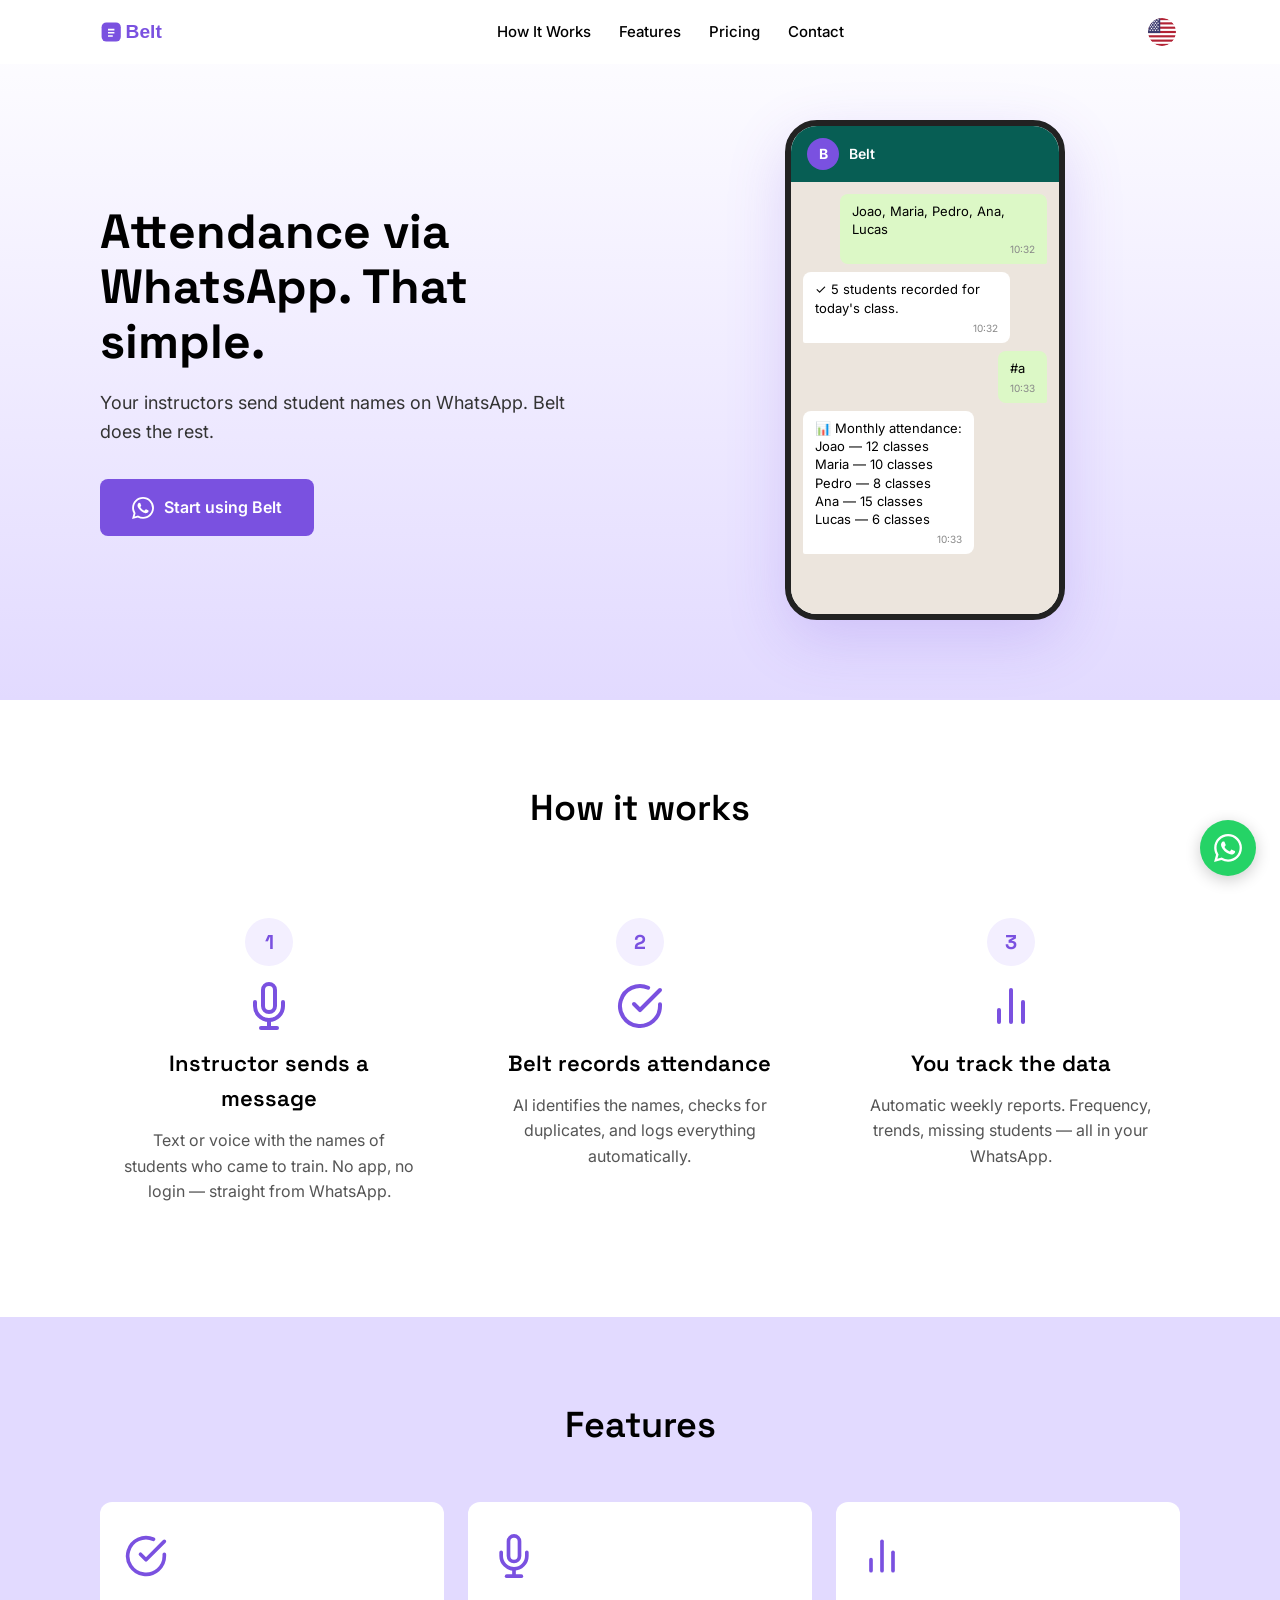
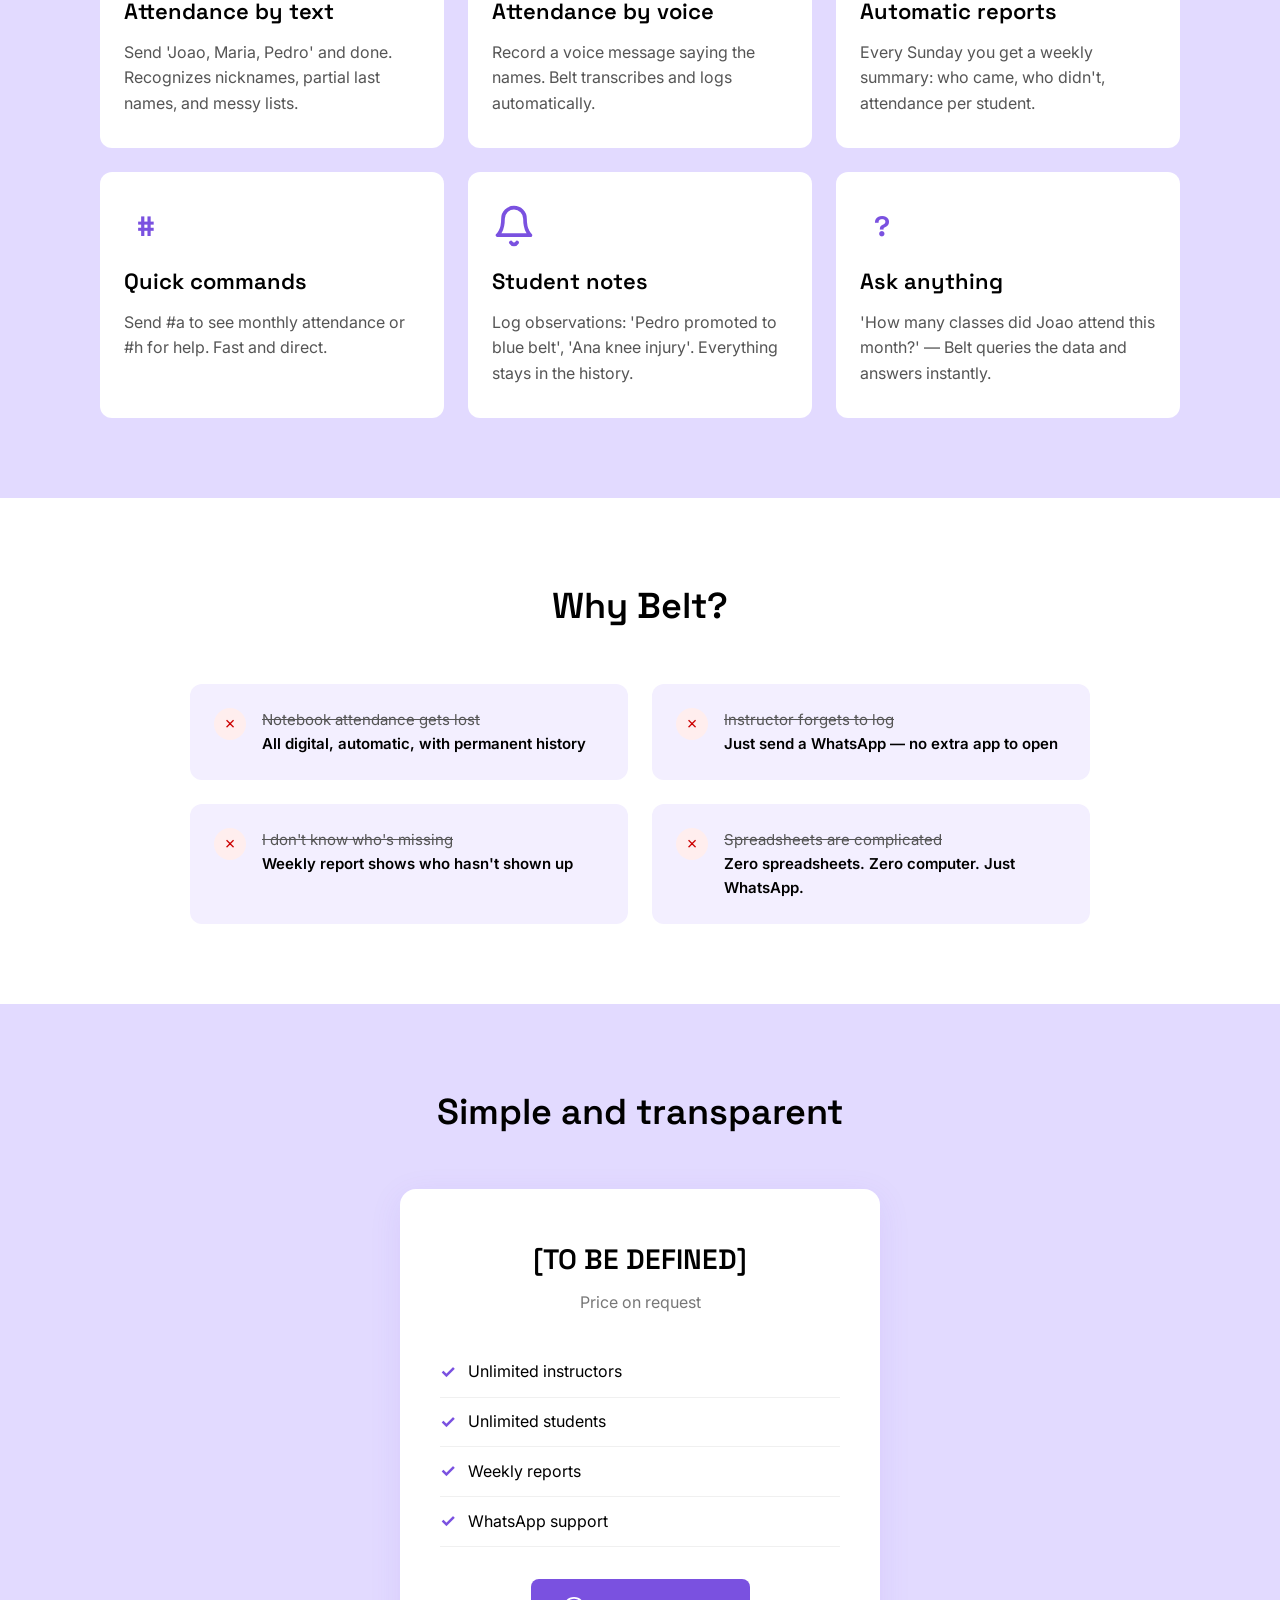
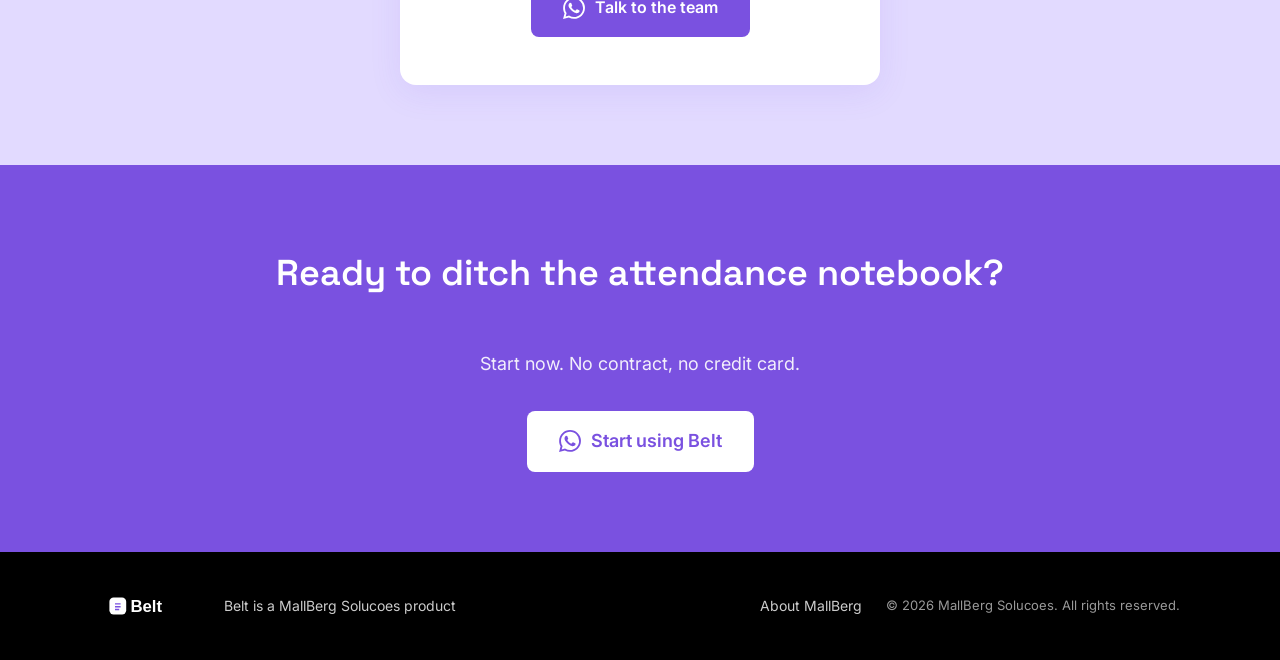
==== index.html @ 5cebf2d7 "init" ====
<!DOCTYPE html>
<html lang="en">
<head>
  <meta charset="UTF-8">
  <meta name="viewport" content="width=device-width, initial-scale=1.0">
  <meta name="description" content="Your instructors send student names on WhatsApp. Belt does the rest." data-i18n="hero.subtitle">
  <title>Belt — Attendance via WhatsApp</title>
  <link rel="icon" type="image/svg+xml" href="assets/logo-belt.svg">
  <link rel="preconnect" href="https://fonts.googleapis.com">
  <link rel="preconnect" href="https://fonts.gstatic.com" crossorigin>
  <link href="https://fonts.googleapis.com/css2?family=Inter:wght@400;600&family=Space+Grotesk:wght@600;700&display=swap" rel="stylesheet">
  <link rel="stylesheet" href="css/styles.css">

  <!-- Open Graph -->
  <meta property="og:title" content="Belt — Attendance via WhatsApp">
  <meta property="og:description" content="Your instructors send student names on WhatsApp. Belt does the rest.">
  <meta property="og:type" content="website">
  <meta property="og:image" content="assets/logo-belt.svg">

  <!-- Structured Data -->
  <script type="application/ld+json">
  {
    "@context": "https://schema.org",
    "@type": "Product",
    "name": "Belt",
    "description": "WhatsApp-based attendance management for martial arts gyms",
    "brand": {
      "@type": "Organization",
      "name": "MallBerg Solucoes",
      "url": "sobre.html"
    }
  }
  </script>
</head>
<body>
  <a href="#main" class="skip-link">Skip to content</a>

  <!-- Header -->
  <header class="site-header">
    <div class="container header-inner">
      <a href="/" class="logo" aria-label="Belt Home">
        <img src="assets/logo-belt.svg" alt="Belt" width="120" height="40">
      </a>

      <nav id="nav-menu" class="nav-menu" aria-label="Main navigation">
        <ul class="nav-links">
          <li><a href="#how-it-works" data-i18n="nav.howItWorks">How It Works</a></li>
          <li><a href="#features" data-i18n="nav.features">Features</a></li>
          <li><a href="#pricing" data-i18n="nav.pricing">Pricing</a></li>
          <li><a href="#contact" data-i18n="nav.contact">Contact</a></li>
        </ul>
      </nav>

      <div class="header-right">
        <div class="lang-switcher">
          <button id="lang-toggle" aria-label="Change language" aria-haspopup="true">
            <img id="active-flag" src="assets/flags/us.svg" alt="EN" width="28" height="28">
          </button>
          <div id="lang-dropdown" class="lang-dropdown" role="menu">
            <button data-lang="pt" role="menuitem">
              <img src="assets/flags/br.svg" alt="" width="22" height="22"> PT
            </button>
            <button data-lang="en" role="menuitem">
              <img src="assets/flags/us.svg" alt="" width="22" height="22"> EN
            </button>
            <button data-lang="es" role="menuitem">
              <img src="assets/flags/es.svg" alt="" width="22" height="22"> ES
            </button>
          </div>
        </div>
        <button id="hamburger" class="hamburger" aria-label="Open menu" aria-expanded="false">
          <span></span><span></span><span></span>
        </button>
      </div>
    </div>
  </header>

  <div id="nav-overlay" class="nav-overlay"></div>

  <main id="main">
    <!-- Hero -->
    <section class="hero">
      <div class="container hero-inner">
        <div class="hero-text">
          <h1 data-i18n="hero.title">Attendance via WhatsApp. That simple.</h1>
          <p data-i18n="hero.subtitle">Your instructors send student names on WhatsApp. Belt does the rest.</p>
          <a href="#" class="btn-wa wa-link" aria-label="Start using Belt via WhatsApp">
            <svg viewBox="0 0 24 24" aria-hidden="true"><path d="M17.472 14.382c-.297-.149-1.758-.867-2.03-.967-.273-.099-.471-.148-.67.15-.197.297-.767.966-.94 1.164-.173.199-.347.223-.644.075-.297-.15-1.255-.463-2.39-1.475-.883-.788-1.48-1.761-1.653-2.059-.173-.297-.018-.458.13-.606.134-.133.298-.347.446-.52.149-.174.198-.298.298-.497.099-.198.05-.371-.025-.52-.075-.149-.669-1.612-.916-2.207-.242-.579-.487-.5-.669-.51-.173-.008-.371-.01-.57-.01-.198 0-.52.074-.792.372-.272.297-1.04 1.016-1.04 2.479 0 1.462 1.065 2.875 1.213 3.074.149.198 2.096 3.2 5.077 4.487.709.306 1.262.489 1.694.625.712.227 1.36.195 1.871.118.571-.085 1.758-.719 2.006-1.413.248-.694.248-1.289.173-1.413-.074-.124-.272-.198-.57-.347m-5.421 7.403h-.004a9.87 9.87 0 01-5.031-1.378l-.361-.214-3.741.982.998-3.648-.235-.374a9.86 9.86 0 01-1.51-5.26c.001-5.45 4.436-9.884 9.888-9.884 2.64 0 5.122 1.03 6.988 2.898a9.825 9.825 0 012.893 6.994c-.003 5.45-4.437 9.884-9.885 9.884m8.413-18.297A11.815 11.815 0 0012.05 0C5.495 0 .16 5.335.157 11.892c0 2.096.547 4.142 1.588 5.945L.057 24l6.305-1.654a11.882 11.882 0 005.683 1.448h.005c6.554 0 11.89-5.335 11.893-11.893a11.821 11.821 0 00-3.48-8.413z"/></svg>
            <span data-i18n="hero.cta">Start using Belt</span>
          </a>
        </div>
        <div class="hero-mockup">
          <div class="phone-frame">
            <div class="phone-header">
              <div class="avatar">B</div>
              <span>Belt</span>
            </div>
            <div class="phone-chat">
              <div class="msg msg-sent">
                Joao, Maria, Pedro, Ana, Lucas
                <div class="time">10:32</div>
              </div>
              <div class="msg msg-received">
                &#10003; 5 students recorded for today's class.
                <div class="time">10:32</div>
              </div>
              <div class="msg msg-sent">
                #a
                <div class="time">10:33</div>
              </div>
              <div class="msg msg-received">
                &#128202; Monthly attendance:<br>
                Joao — 12 classes<br>
                Maria — 10 classes<br>
                Pedro — 8 classes<br>
                Ana — 15 classes<br>
                Lucas — 6 classes
                <div class="time">10:33</div>
              </div>
            </div>
          </div>
        </div>
      </div>
    </section>

    <!-- How It Works -->
    <section id="how-it-works" class="how-it-works">
      <div class="container">
        <h2 class="section-title" data-i18n="howItWorks.title">How it works</h2>
        <div class="steps">
          <div class="step-card">
            <div class="step-number">1</div>
            <div class="step-icon">
              <svg viewBox="0 0 24 24" fill="none" stroke="currentColor" stroke-width="2" stroke-linecap="round" stroke-linejoin="round"><path d="M12 1a3 3 0 0 0-3 3v8a3 3 0 0 0 6 0V4a3 3 0 0 0-3-3z"/><path d="M19 10v2a7 7 0 0 1-14 0v-2"/><line x1="12" y1="19" x2="12" y2="23"/><line x1="8" y1="23" x2="16" y2="23"/></svg>
            </div>
            <h3 data-i18n="howItWorks.step1.title">Instructor sends a message</h3>
            <p data-i18n="howItWorks.step1.desc">Text or voice with the names of students who came to train. No app, no login — straight from WhatsApp.</p>
          </div>
          <div class="step-card">
            <div class="step-number">2</div>
            <div class="step-icon">
              <svg viewBox="0 0 24 24" fill="none" stroke="currentColor" stroke-width="2" stroke-linecap="round" stroke-linejoin="round"><path d="M22 11.08V12a10 10 0 1 1-5.93-9.14"/><polyline points="22 4 12 14.01 9 11.01"/></svg>
            </div>
            <h3 data-i18n="howItWorks.step2.title">Belt records attendance</h3>
            <p data-i18n="howItWorks.step2.desc">AI identifies the names, checks for duplicates, and logs everything automatically.</p>
          </div>
          <div class="step-card">
            <div class="step-number">3</div>
            <div class="step-icon">
              <svg viewBox="0 0 24 24" fill="none" stroke="currentColor" stroke-width="2" stroke-linecap="round" stroke-linejoin="round"><line x1="18" y1="20" x2="18" y2="10"/><line x1="12" y1="20" x2="12" y2="4"/><line x1="6" y1="20" x2="6" y2="14"/></svg>
            </div>
            <h3 data-i18n="howItWorks.step3.title">You track the data</h3>
            <p data-i18n="howItWorks.step3.desc">Automatic weekly reports. Frequency, trends, missing students — all in your WhatsApp.</p>
          </div>
        </div>
      </div>
    </section>

    <!-- Features -->
    <section id="features" class="features">
      <div class="container">
        <h2 class="section-title" data-i18n="features.title">Features</h2>
        <div class="feature-grid">
          <div class="feature-card">
            <div class="feature-icon">
              <svg viewBox="0 0 24 24" fill="none" stroke="currentColor" stroke-width="2" stroke-linecap="round" stroke-linejoin="round"><path d="M22 11.08V12a10 10 0 1 1-5.93-9.14"/><polyline points="22 4 12 14.01 9 11.01"/></svg>
            </div>
            <h3 data-i18n="features.attendance.title">Attendance by text</h3>
            <p data-i18n="features.attendance.desc">Send 'Joao, Maria, Pedro' and done. Recognizes nicknames, partial last names, and messy lists.</p>
          </div>
          <div class="feature-card">
            <div class="feature-icon">
              <svg viewBox="0 0 24 24" fill="none" stroke="currentColor" stroke-width="2" stroke-linecap="round" stroke-linejoin="round"><path d="M12 1a3 3 0 0 0-3 3v8a3 3 0 0 0 6 0V4a3 3 0 0 0-3-3z"/><path d="M19 10v2a7 7 0 0 1-14 0v-2"/><line x1="12" y1="19" x2="12" y2="23"/><line x1="8" y1="23" x2="16" y2="23"/></svg>
            </div>
            <h3 data-i18n="features.audio.title">Attendance by voice</h3>
            <p data-i18n="features.audio.desc">Record a voice message saying the names. Belt transcribes and logs automatically.</p>
          </div>
          <div class="feature-card">
            <div class="feature-icon">
              <svg viewBox="0 0 24 24" fill="none" stroke="currentColor" stroke-width="2" stroke-linecap="round" stroke-linejoin="round"><line x1="18" y1="20" x2="18" y2="10"/><line x1="12" y1="20" x2="12" y2="4"/><line x1="6" y1="20" x2="6" y2="14"/></svg>
            </div>
            <h3 data-i18n="features.reports.title">Automatic reports</h3>
            <p data-i18n="features.reports.desc">Every Sunday you get a weekly summary: who came, who didn't, attendance per student.</p>
          </div>
          <div class="feature-card">
            <div class="feature-icon-text">#</div>
            <h3 data-i18n="features.commands.title">Quick commands</h3>
            <p data-i18n="features.commands.desc">Send #a to see monthly attendance or #h for help. Fast and direct.</p>
          </div>
          <div class="feature-card">
            <div class="feature-icon">
              <svg viewBox="0 0 24 24" fill="none" stroke="currentColor" stroke-width="2" stroke-linecap="round" stroke-linejoin="round"><path d="M18 8A6 6 0 0 0 6 8c0 7-3 9-3 9h18s-3-2-3-9"/><path d="M13.73 21a2 2 0 0 1-3.46 0"/></svg>
            </div>
            <h3 data-i18n="features.notes.title">Student notes</h3>
            <p data-i18n="features.notes.desc">Log observations: 'Pedro promoted to blue belt', 'Ana knee injury'. Everything stays in the history.</p>
          </div>
          <div class="feature-card">
            <div class="feature-icon-text">?</div>
            <h3 data-i18n="features.queries.title">Ask anything</h3>
            <p data-i18n="features.queries.desc">'How many classes did Joao attend this month?' — Belt queries the data and answers instantly.</p>
          </div>
        </div>
      </div>
    </section>

    <!-- Why Belt -->
    <section class="why-belt">
      <div class="container">
        <h2 class="section-title" data-i18n="whyBelt.title">Why Belt?</h2>
        <div class="pain-grid">
          <div class="pain-card">
            <div class="icon-before pain">&#10007;</div>
            <div>
              <div class="pain-text" data-i18n="whyBelt.pain1">Notebook attendance gets lost</div>
              <div class="solution-text" data-i18n="whyBelt.solution1">All digital, automatic, with permanent history</div>
            </div>
          </div>
          <div class="pain-card">
            <div class="icon-before pain">&#10007;</div>
            <div>
              <div class="pain-text" data-i18n="whyBelt.pain2">Instructor forgets to log</div>
              <div class="solution-text" data-i18n="whyBelt.solution2">Just send a WhatsApp — no extra app to open</div>
            </div>
          </div>
          <div class="pain-card">
            <div class="icon-before pain">&#10007;</div>
            <div>
              <div class="pain-text" data-i18n="whyBelt.pain3">I don't know who's missing</div>
              <div class="solution-text" data-i18n="whyBelt.solution3">Weekly report shows who hasn't shown up</div>
            </div>
          </div>
          <div class="pain-card">
            <div class="icon-before pain">&#10007;</div>
            <div>
              <div class="pain-text" data-i18n="whyBelt.pain4">Spreadsheets are complicated</div>
              <div class="solution-text" data-i18n="whyBelt.solution4">Zero spreadsheets. Zero computer. Just WhatsApp.</div>
            </div>
          </div>
        </div>
      </div>
    </section>

    <!-- Pricing -->
    <section id="pricing" class="pricing">
      <div class="container">
        <h2 class="section-title" data-i18n="pricing.title">Simple and transparent</h2>
        <div class="pricing-card">
          <h3>[TO BE DEFINED]</h3>
          <p class="price-subtitle" data-i18n="pricing.subtitle">Price on request</p>
          <ul class="pricing-list">
            <li data-i18n="pricing.includes.1">Unlimited instructors</li>
            <li data-i18n="pricing.includes.2">Unlimited students</li>
            <li data-i18n="pricing.includes.3">Weekly reports</li>
            <li data-i18n="pricing.includes.4">WhatsApp support</li>
          </ul>
          <a href="#" class="btn-wa wa-link" aria-label="Talk to the team via WhatsApp">
            <svg viewBox="0 0 24 24" aria-hidden="true"><path d="M17.472 14.382c-.297-.149-1.758-.867-2.03-.967-.273-.099-.471-.148-.67.15-.197.297-.767.966-.94 1.164-.173.199-.347.223-.644.075-.297-.15-1.255-.463-2.39-1.475-.883-.788-1.48-1.761-1.653-2.059-.173-.297-.018-.458.13-.606.134-.133.298-.347.446-.52.149-.174.198-.298.298-.497.099-.198.05-.371-.025-.52-.075-.149-.669-1.612-.916-2.207-.242-.579-.487-.5-.669-.51-.173-.008-.371-.01-.57-.01-.198 0-.52.074-.792.372-.272.297-1.04 1.016-1.04 2.479 0 1.462 1.065 2.875 1.213 3.074.149.198 2.096 3.2 5.077 4.487.709.306 1.262.489 1.694.625.712.227 1.36.195 1.871.118.571-.085 1.758-.719 2.006-1.413.248-.694.248-1.289.173-1.413-.074-.124-.272-.198-.57-.347m-5.421 7.403h-.004a9.87 9.87 0 01-5.031-1.378l-.361-.214-3.741.982.998-3.648-.235-.374a9.86 9.86 0 01-1.51-5.26c.001-5.45 4.436-9.884 9.888-9.884 2.64 0 5.122 1.03 6.988 2.898a9.825 9.825 0 012.893 6.994c-.003 5.45-4.437 9.884-9.885 9.884m8.413-18.297A11.815 11.815 0 0012.05 0C5.495 0 .16 5.335.157 11.892c0 2.096.547 4.142 1.588 5.945L.057 24l6.305-1.654a11.882 11.882 0 005.683 1.448h.005c6.554 0 11.89-5.335 11.893-11.893a11.821 11.821 0 00-3.48-8.413z"/></svg>
            <span data-i18n="pricing.cta">Talk to the team</span>
          </a>
        </div>
      </div>
    </section>

    <!-- Final CTA -->
    <section id="contact" class="final-cta">
      <div class="container">
        <h2 class="section-title" data-i18n="finalCta.title">Ready to ditch the attendance notebook?</h2>
        <p data-i18n="finalCta.subtitle">Start now. No contract, no credit card.</p>
        <a href="#" class="btn-wa wa-link" aria-label="Start using Belt via WhatsApp">
          <svg viewBox="0 0 24 24" aria-hidden="true"><path d="M17.472 14.382c-.297-.149-1.758-.867-2.03-.967-.273-.099-.471-.148-.67.15-.197.297-.767.966-.94 1.164-.173.199-.347.223-.644.075-.297-.15-1.255-.463-2.39-1.475-.883-.788-1.48-1.761-1.653-2.059-.173-.297-.018-.458.13-.606.134-.133.298-.347.446-.52.149-.174.198-.298.298-.497.099-.198.05-.371-.025-.52-.075-.149-.669-1.612-.916-2.207-.242-.579-.487-.5-.669-.51-.173-.008-.371-.01-.57-.01-.198 0-.52.074-.792.372-.272.297-1.04 1.016-1.04 2.479 0 1.462 1.065 2.875 1.213 3.074.149.198 2.096 3.2 5.077 4.487.709.306 1.262.489 1.694.625.712.227 1.36.195 1.871.118.571-.085 1.758-.719 2.006-1.413.248-.694.248-1.289.173-1.413-.074-.124-.272-.198-.57-.347m-5.421 7.403h-.004a9.87 9.87 0 01-5.031-1.378l-.361-.214-3.741.982.998-3.648-.235-.374a9.86 9.86 0 01-1.51-5.26c.001-5.45 4.436-9.884 9.888-9.884 2.64 0 5.122 1.03 6.988 2.898a9.825 9.825 0 012.893 6.994c-.003 5.45-4.437 9.884-9.885 9.884m8.413-18.297A11.815 11.815 0 0012.05 0C5.495 0 .16 5.335.157 11.892c0 2.096.547 4.142 1.588 5.945L.057 24l6.305-1.654a11.882 11.882 0 005.683 1.448h.005c6.554 0 11.89-5.335 11.893-11.893a11.821 11.821 0 00-3.48-8.413z"/></svg>
          <span data-i18n="finalCta.button">Start using Belt</span>
        </a>
      </div>
    </section>
  </main>

  <!-- Footer -->
  <footer class="site-footer">
    <div class="container footer-inner">
      <div class="footer-left">
        <img src="assets/logo-belt-light.svg" alt="Belt" width="100" height="32">
        <span data-i18n="footer.product">Belt is a MallBerg Solucoes product</span>
      </div>
      <div class="footer-right">
        <a href="sobre.html" data-i18n="footer.about">About MallBerg</a>
        <span class="footer-copyright" data-i18n="footer.copyright">&copy; 2026 MallBerg Solucoes. All rights reserved.</span>
      </div>
    </div>
  </footer>

  <!-- Floating WhatsApp -->
  <a href="#" class="wa-float wa-link" aria-label="Contact via WhatsApp">
    <svg viewBox="0 0 24 24" aria-hidden="true"><path d="M17.472 14.382c-.297-.149-1.758-.867-2.03-.967-.273-.099-.471-.148-.67.15-.197.297-.767.966-.94 1.164-.173.199-.347.223-.644.075-.297-.15-1.255-.463-2.39-1.475-.883-.788-1.48-1.761-1.653-2.059-.173-.297-.018-.458.13-.606.134-.133.298-.347.446-.52.149-.174.198-.298.298-.497.099-.198.05-.371-.025-.52-.075-.149-.669-1.612-.916-2.207-.242-.579-.487-.5-.669-.51-.173-.008-.371-.01-.57-.01-.198 0-.52.074-.792.372-.272.297-1.04 1.016-1.04 2.479 0 1.462 1.065 2.875 1.213 3.074.149.198 2.096 3.2 5.077 4.487.709.306 1.262.489 1.694.625.712.227 1.36.195 1.871.118.571-.085 1.758-.719 2.006-1.413.248-.694.248-1.289.173-1.413-.074-.124-.272-.198-.57-.347m-5.421 7.403h-.004a9.87 9.87 0 01-5.031-1.378l-.361-.214-3.741.982.998-3.648-.235-.374a9.86 9.86 0 01-1.51-5.26c.001-5.45 4.436-9.884 9.888-9.884 2.64 0 5.122 1.03 6.988 2.898a9.825 9.825 0 012.893 6.994c-.003 5.45-4.437 9.884-9.885 9.884m8.413-18.297A11.815 11.815 0 0012.05 0C5.495 0 .16 5.335.157 11.892c0 2.096.547 4.142 1.588 5.945L.057 24l6.305-1.654a11.882 11.882 0 005.683 1.448h.005c6.554 0 11.89-5.335 11.893-11.893a11.821 11.821 0 00-3.48-8.413z"/></svg>
  </a>

  <script src="js/i18n.js"></script>
  <script src="js/main.js"></script>
</body>
</html>
---- css/styles.css ----
/* ===== Custom Properties ===== */
:root {
  --color-bg: #ffffff;
  --color-bg-alt: #e2daff;
  --color-primary: #7a51e0;
  --color-primary-dark: #5a35b8;
  --color-primary-light: #f3efff;
  --color-text: #000000;
  --font-body: "Inter", sans-serif;
  --font-heading: "Space Grotesk", sans-serif;
}

/* ===== Reset ===== */
*,
*::before,
*::after {
  box-sizing: border-box;
  margin: 0;
  padding: 0;
}

html {
  scroll-behavior: smooth;
}

body {
  font-family: var(--font-body);
  font-size: 16px;
  font-weight: 400;
  color: var(--color-text);
  background: var(--color-bg);
  line-height: 1.6;
  transition: opacity 0.2s ease;
}

img {
  max-width: 100%;
  height: auto;
  display: block;
}

a {
  color: var(--color-primary);
  text-decoration: none;
}

/* ===== Skip Link ===== */
.skip-link {
  position: absolute;
  top: -100%;
  left: 16px;
  background: var(--color-primary);
  color: #fff;
  padding: 8px 16px;
  border-radius: 4px;
  z-index: 1000;
  font-size: 14px;
}

.skip-link:focus {
  top: 8px;
}

/* ===== Container ===== */
.container {
  width: 100%;
  max-width: 1120px;
  margin: 0 auto;
  padding: 0 20px;
}

/* ===== Header ===== */
.site-header {
  position: fixed;
  top: 0;
  left: 0;
  right: 0;
  z-index: 100;
  background: rgba(255, 255, 255, 0.95);
  backdrop-filter: blur(8px);
  transition: box-shadow 0.3s;
}

.site-header.scrolled {
  box-shadow: 0 2px 12px rgba(0, 0, 0, 0.08);
}

.header-inner {
  display: flex;
  align-items: center;
  justify-content: space-between;
  height: 64px;
}

.logo img {
  height: 32px;
  width: auto;
}

.nav-links {
  display: flex;
  align-items: center;
  gap: 28px;
  list-style: none;
}

.nav-links a {
  font-size: 15px;
  font-weight: 500;
  color: var(--color-text);
  transition: color 0.2s;
}

.nav-links a:hover,
.nav-links a:focus-visible {
  color: var(--color-primary);
}

.header-right {
  display: flex;
  align-items: center;
  gap: 16px;
}

/* Language Toggle */
.lang-switcher {
  position: relative;
}

#lang-toggle {
  background: none;
  border: 2px solid transparent;
  border-radius: 50%;
  cursor: pointer;
  padding: 2px;
  display: flex;
  align-items: center;
  justify-content: center;
  transition: border-color 0.2s;
}

#lang-toggle:hover,
#lang-toggle:focus-visible {
  border-color: var(--color-primary);
}

#lang-toggle img {
  width: 28px;
  height: 28px;
  border-radius: 50%;
}

.lang-dropdown {
  position: absolute;
  top: calc(100% + 8px);
  right: 0;
  background: #fff;
  border-radius: 8px;
  box-shadow: 0 4px 20px rgba(0, 0, 0, 0.12);
  overflow: hidden;
  opacity: 0;
  visibility: hidden;
  transform: translateY(-8px);
  transition: all 0.2s;
  min-width: 100px;
}

.lang-dropdown.open {
  opacity: 1;
  visibility: visible;
  transform: translateY(0);
}

.lang-dropdown button {
  display: flex;
  align-items: center;
  gap: 10px;
  width: 100%;
  padding: 10px 16px;
  border: none;
  background: none;
  cursor: pointer;
  font-size: 14px;
  font-weight: 500;
  color: var(--color-text);
  transition: background 0.15s;
}

.lang-dropdown button:hover {
  background: var(--color-primary-light);
}

.lang-dropdown button img {
  width: 22px;
  height: 22px;
  border-radius: 50%;
}

/* Hamburger */
.hamburger {
  display: none;
  background: none;
  border: none;
  cursor: pointer;
  padding: 4px;
  flex-direction: column;
  gap: 5px;
}

.hamburger span {
  display: block;
  width: 24px;
  height: 2px;
  background: var(--color-text);
  border-radius: 2px;
  transition: all 0.3s;
}

/* Nav overlay */
.nav-overlay {
  display: none;
}

/* ===== Hero ===== */
.hero {
  padding: 120px 0 80px;
  background: linear-gradient(180deg, #ffffff 0%, #e2daff 100%);
}

.hero-inner {
  display: flex;
  align-items: center;
  gap: 60px;
}

.hero-text {
  flex: 1;
}

.hero-text h1 {
  font-family: var(--font-heading);
  font-weight: 700;
  font-size: 48px;
  line-height: 1.15;
  margin-bottom: 20px;
}

.hero-text p {
  font-size: 18px;
  color: #333;
  margin-bottom: 32px;
  max-width: 480px;
}

.hero-mockup {
  flex: 1;
  display: flex;
  justify-content: center;
}

.hero-mockup .phone-frame {
  width: 280px;
  height: 500px;
  background: #fff;
  border-radius: 32px;
  box-shadow: 0 20px 60px rgba(122, 81, 224, 0.2);
  border: 6px solid #222;
  overflow: hidden;
  display: flex;
  flex-direction: column;
}

.phone-header {
  background: #075e54;
  color: #fff;
  padding: 12px 16px;
  font-size: 14px;
  font-weight: 600;
  display: flex;
  align-items: center;
  gap: 10px;
}

.phone-header .avatar {
  width: 32px;
  height: 32px;
  border-radius: 50%;
  background: var(--color-primary);
  display: flex;
  align-items: center;
  justify-content: center;
  font-size: 14px;
  font-weight: 700;
}

.phone-chat {
  flex: 1;
  padding: 12px;
  display: flex;
  flex-direction: column;
  gap: 8px;
  background: #ece5dd;
  overflow-y: auto;
}

.msg {
  max-width: 85%;
  padding: 8px 12px;
  border-radius: 8px;
  font-size: 13px;
  line-height: 1.4;
  position: relative;
}

.msg-sent {
  align-self: flex-end;
  background: #dcf8c6;
  border-bottom-right-radius: 2px;
}

.msg-received {
  align-self: flex-start;
  background: #fff;
  border-bottom-left-radius: 2px;
}

.msg .time {
  font-size: 10px;
  color: #888;
  text-align: right;
  margin-top: 4px;
}

/* ===== Buttons ===== */
.btn-wa {
  display: inline-flex;
  align-items: center;
  gap: 10px;
  background: var(--color-primary);
  color: #fff;
  font-size: 16px;
  font-weight: 600;
  padding: 16px 32px;
  border-radius: 8px;
  border: none;
  cursor: pointer;
  transition: background 0.2s, transform 0.15s;
}

.btn-wa:hover {
  background: var(--color-primary-dark);
  transform: translateY(-1px);
}

.btn-wa:focus-visible {
  outline: 3px solid var(--color-primary);
  outline-offset: 2px;
}

.btn-wa svg {
  width: 22px;
  height: 22px;
  fill: #fff;
}

/* ===== Section Shared ===== */
section {
  padding: 80px 0;
}

.section-title {
  font-family: var(--font-heading);
  font-weight: 600;
  font-size: 36px;
  text-align: center;
  margin-bottom: 48px;
}

/* ===== How It Works ===== */
.how-it-works {
  background: var(--color-bg);
}

.steps {
  display: grid;
  grid-template-columns: repeat(3, 1fr);
  gap: 32px;
}

.step-card {
  text-align: center;
  padding: 32px 24px;
}

.step-number {
  display: inline-flex;
  align-items: center;
  justify-content: center;
  width: 48px;
  height: 48px;
  border-radius: 50%;
  background: var(--color-primary-light);
  color: var(--color-primary);
  font-family: var(--font-heading);
  font-weight: 700;
  font-size: 20px;
  margin-bottom: 16px;
}

.step-icon {
  width: 48px;
  height: 48px;
  margin: 0 auto 16px;
  color: var(--color-primary);
}

.step-card h3 {
  font-family: var(--font-heading);
  font-weight: 600;
  font-size: 22px;
  margin-bottom: 12px;
}

.step-card p {
  font-size: 16px;
  color: #555;
  line-height: 1.6;
}

/* ===== Features ===== */
.features {
  background: var(--color-bg-alt);
}

.feature-grid {
  display: grid;
  grid-template-columns: repeat(3, 1fr);
  gap: 24px;
}

.feature-card {
  background: #fff;
  padding: 32px 24px;
  border-radius: 12px;
  transition: transform 0.2s, box-shadow 0.2s;
}

.feature-card:hover {
  transform: translateY(-4px);
  box-shadow: 0 8px 24px rgba(122, 81, 224, 0.12);
}

.feature-icon {
  width: 44px;
  height: 44px;
  margin-bottom: 16px;
  color: var(--color-primary);
}

.feature-icon-text {
  width: 44px;
  height: 44px;
  display: flex;
  align-items: center;
  justify-content: center;
  font-family: var(--font-heading);
  font-weight: 700;
  font-size: 28px;
  color: var(--color-primary);
  margin-bottom: 16px;
}

.feature-card h3 {
  font-family: var(--font-heading);
  font-weight: 600;
  font-size: 22px;
  margin-bottom: 10px;
}

.feature-card p {
  font-size: 16px;
  color: #555;
  line-height: 1.6;
}

/* ===== Why Belt ===== */
.why-belt {
  background: var(--color-bg);
}

.pain-grid {
  display: grid;
  grid-template-columns: repeat(2, 1fr);
  gap: 24px;
  max-width: 900px;
  margin: 0 auto;
}

.pain-card {
  display: flex;
  align-items: flex-start;
  gap: 16px;
  padding: 24px;
  background: var(--color-primary-light);
  border-radius: 12px;
}

.pain-card .icon-before {
  flex-shrink: 0;
  width: 32px;
  height: 32px;
  border-radius: 50%;
  display: flex;
  align-items: center;
  justify-content: center;
  font-size: 16px;
}

.pain-card .icon-before.pain {
  background: #fee;
  color: #c00;
}

.pain-card .icon-before.solution {
  background: #e6f9e6;
  color: #080;
}

.pain-card .pain-text {
  font-size: 15px;
  color: #555;
  text-decoration: line-through;
}

.pain-card .solution-text {
  font-size: 15px;
  font-weight: 600;
  color: var(--color-text);
}

/* ===== Pricing ===== */
.pricing {
  background: var(--color-bg-alt);
}

.pricing-card {
  max-width: 480px;
  margin: 0 auto;
  background: #fff;
  border-radius: 16px;
  padding: 48px 40px;
  text-align: center;
  box-shadow: 0 8px 32px rgba(122, 81, 224, 0.1);
}

.pricing-card h3 {
  font-family: var(--font-heading);
  font-weight: 600;
  font-size: 28px;
  margin-bottom: 8px;
}

.pricing-card .price-subtitle {
  font-size: 16px;
  color: #777;
  margin-bottom: 32px;
}

.pricing-list {
  list-style: none;
  text-align: left;
  margin-bottom: 32px;
}

.pricing-list li {
  padding: 10px 0;
  font-size: 16px;
  display: flex;
  align-items: center;
  gap: 12px;
  border-bottom: 1px solid #f0f0f0;
}

.pricing-list li::before {
  content: "\2713";
  color: var(--color-primary);
  font-weight: 700;
  font-size: 18px;
}

/* ===== Final CTA ===== */
.final-cta {
  background: var(--color-primary);
  color: #fff;
  text-align: center;
}

.final-cta .section-title {
  color: #fff;
}

.final-cta p {
  font-size: 18px;
  margin-bottom: 32px;
  opacity: 0.9;
}

.final-cta .btn-wa {
  background: #fff;
  color: var(--color-primary);
  font-size: 18px;
}

.final-cta .btn-wa:hover {
  background: #f3efff;
}

.final-cta .btn-wa svg {
  fill: var(--color-primary);
}

/* ===== Footer ===== */
.site-footer {
  background: var(--color-text);
  color: #fff;
  padding: 40px 0;
}

.footer-inner {
  display: flex;
  align-items: center;
  justify-content: space-between;
  flex-wrap: wrap;
  gap: 16px;
}

.footer-left {
  display: flex;
  align-items: center;
  gap: 24px;
}

.footer-left img {
  height: 28px;
}

.footer-left span {
  font-size: 14px;
  opacity: 0.8;
}

.footer-right {
  display: flex;
  align-items: center;
  gap: 24px;
  font-size: 14px;
}

.footer-right a {
  color: #fff;
  opacity: 0.8;
  transition: opacity 0.2s;
}

.footer-right a:hover {
  opacity: 1;
}

.footer-copyright {
  font-size: 13px;
  opacity: 0.6;
}

/* ===== Floating WhatsApp Button ===== */
.wa-float {
  position: fixed;
  bottom: 24px;
  right: 24px;
  z-index: 90;
  width: 56px;
  height: 56px;
  border-radius: 50%;
  background: #25D366;
  display: flex;
  align-items: center;
  justify-content: center;
  box-shadow: 0 4px 16px rgba(0, 0, 0, 0.2);
  transition: transform 0.2s, box-shadow 0.2s;
}

.wa-float:hover {
  transform: scale(1.08);
  box-shadow: 0 6px 24px rgba(0, 0, 0, 0.25);
}

.wa-float svg {
  width: 28px;
  height: 28px;
  fill: #fff;
}

/* ===== Sobre Page ===== */
.sobre-content {
  max-width: 720px;
  margin: 0 auto;
  padding: 120px 20px 80px;
}

.sobre-content h1 {
  font-family: var(--font-heading);
  font-weight: 700;
  font-size: 36px;
  margin-bottom: 24px;
}

.sobre-content p {
  font-size: 18px;
  line-height: 1.8;
  color: #444;
}

/* ===== Focus Styles ===== */
*:focus-visible {
  outline: 3px solid var(--color-primary);
  outline-offset: 2px;
}

/* ===== Responsive ===== */

/* Tablet */
@media (max-width: 1023px) {
  .hero-inner {
    flex-direction: column;
    text-align: center;
  }

  .hero-text p {
    max-width: 100%;
  }

  .hero-text {
    display: flex;
    flex-direction: column;
    align-items: center;
  }

  .feature-grid {
    grid-template-columns: repeat(2, 1fr);
  }

  .nav-links {
    display: none;
  }

  .hamburger {
    display: flex;
  }

  /* Mobile nav */
  .nav-menu {
    position: fixed;
    top: 0;
    right: -280px;
    width: 280px;
    height: 100vh;
    background: #fff;
    z-index: 200;
    padding: 80px 24px 24px;
    transition: right 0.3s;
    box-shadow: -4px 0 20px rgba(0, 0, 0, 0.1);
  }

  .nav-menu.open {
    right: 0;
  }

  .nav-menu .nav-links {
    display: flex;
    flex-direction: column;
    gap: 20px;
  }

  .nav-menu .nav-links a {
    font-size: 18px;
  }

  .nav-overlay {
    display: block;
    position: fixed;
    inset: 0;
    background: rgba(0, 0, 0, 0.4);
    z-index: 150;
    opacity: 0;
    visibility: hidden;
    transition: all 0.3s;
  }

  .nav-overlay.open {
    opacity: 1;
    visibility: visible;
  }
}

/* Mobile */
@media (max-width: 767px) {
  .hero {
    padding: 100px 0 60px;
  }

  .hero-text h1 {
    font-size: 32px;
  }

  .hero-text p {
    font-size: 16px;
  }

  section {
    padding: 60px 0;
  }

  .section-title {
    font-size: 26px;
    margin-bottom: 32px;
  }

  .steps {
    grid-template-columns: 1fr;
    gap: 24px;
  }

  .feature-grid {
    grid-template-columns: 1fr;
  }

  .pain-grid {
    grid-template-columns: 1fr;
  }

  .step-card h3,
  .feature-card h3 {
    font-size: 18px;
  }

  .pricing-card {
    padding: 32px 24px;
  }

  .footer-inner {
    flex-direction: column;
    text-align: center;
  }

  .footer-left,
  .footer-right {
    flex-direction: column;
    gap: 12px;
  }

  .btn-wa {
    padding: 14px 24px;
    font-size: 15px;
  }

  .phone-frame {
    width: 240px !important;
    height: 420px !important;
  }
}
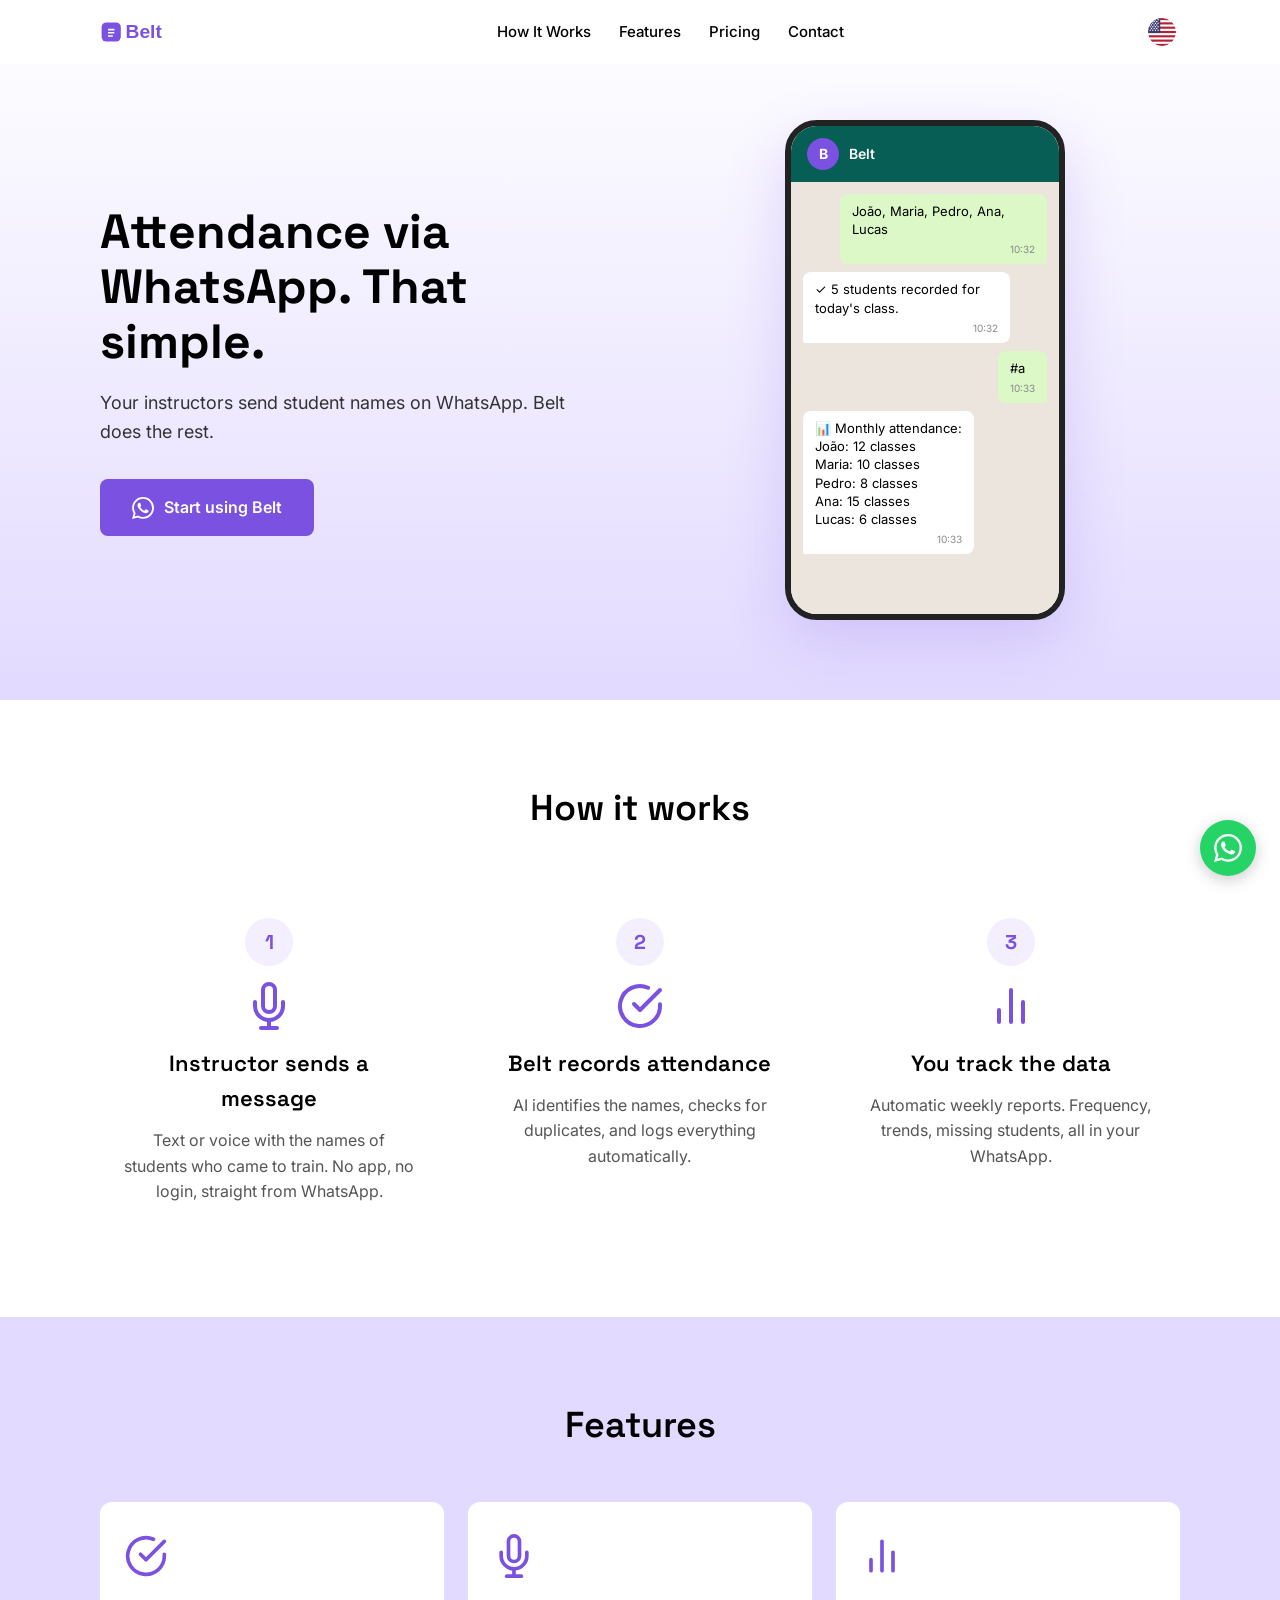
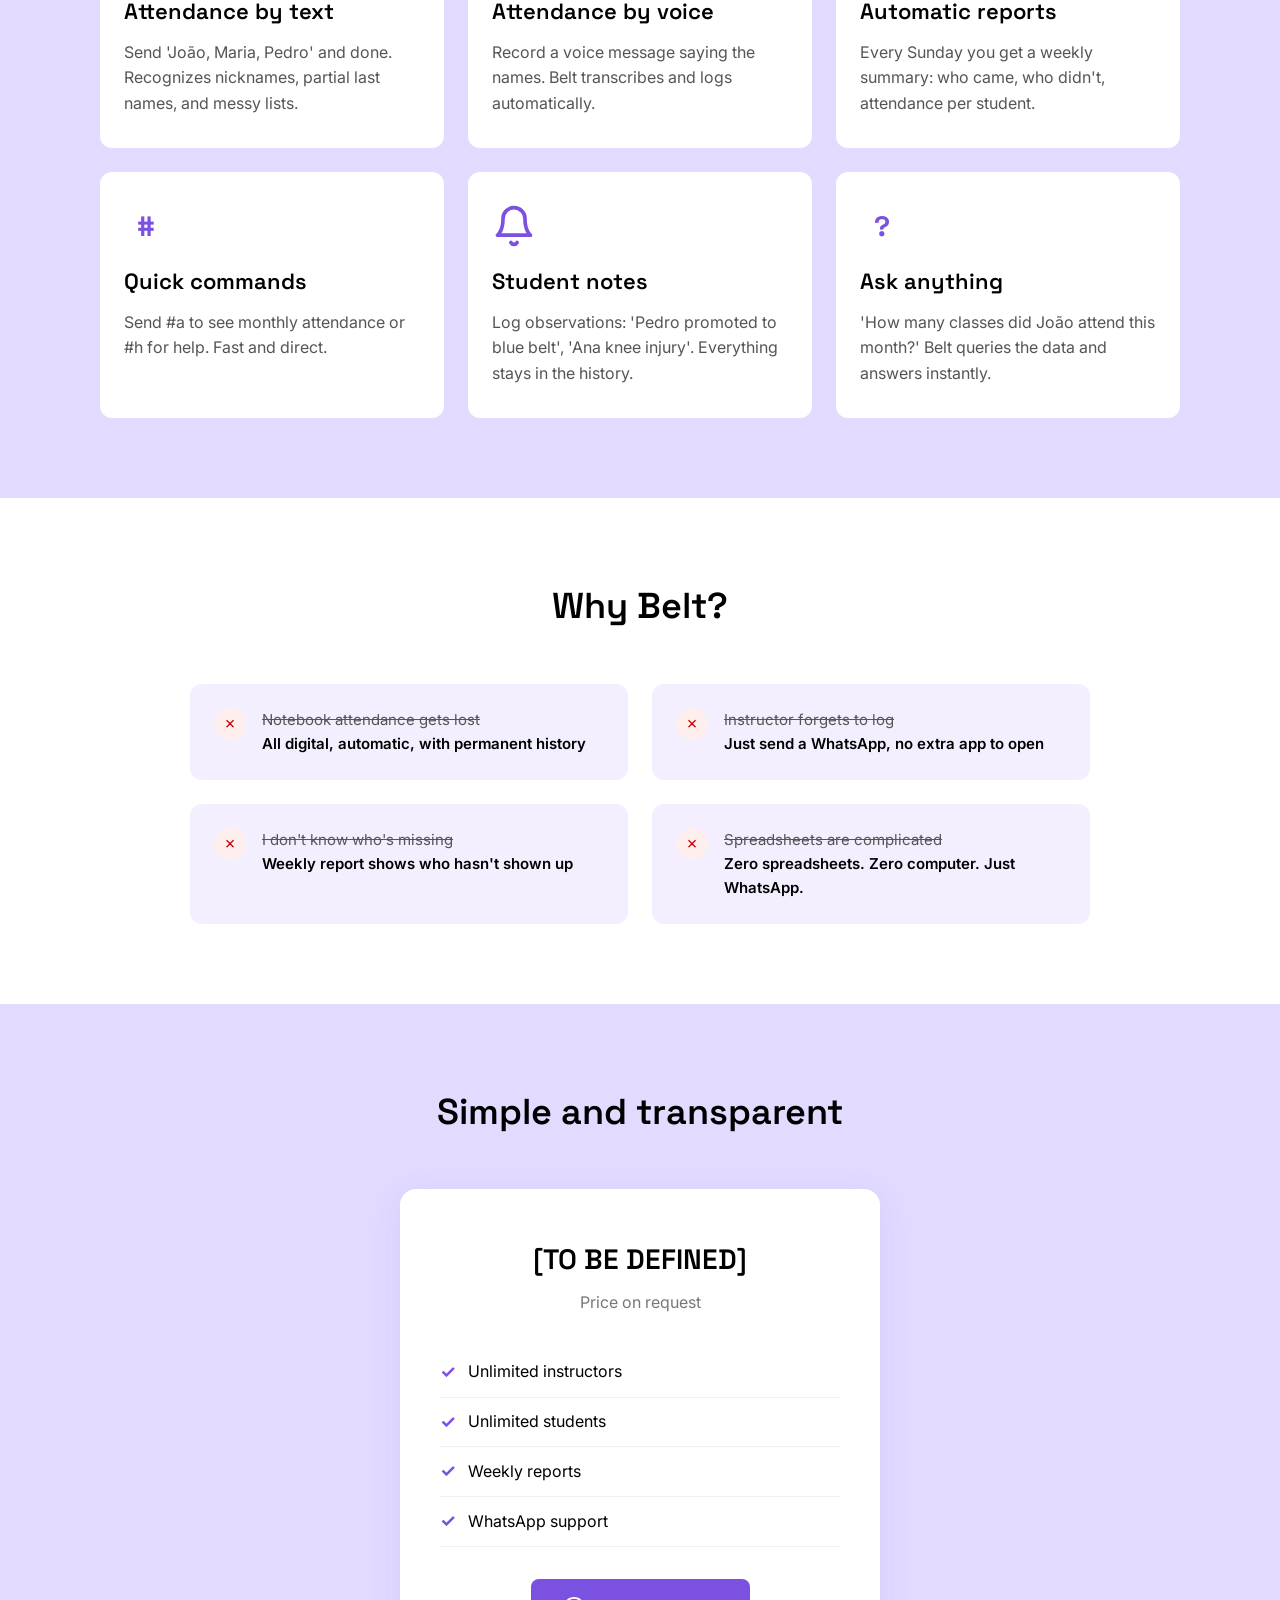
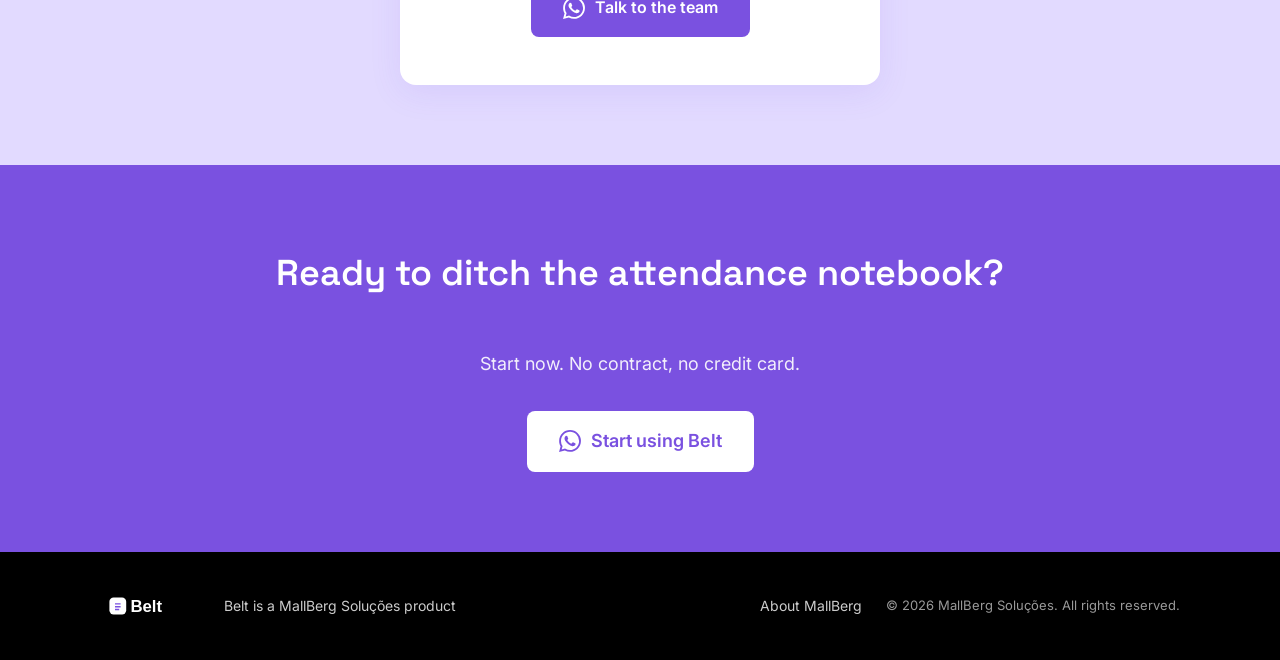
==== commit 9e99905f: "update" ====
--- a/index.html
+++ b/index.html
@@ -58,13 +58,13 @@
           </button>
           <div id="lang-dropdown" class="lang-dropdown" role="menu">
             <button data-lang="pt" role="menuitem">
-              <img src="assets/flags/br.svg" alt="" width="22" height="22"> PT
+              <img src="assets/flags/br.svg" alt="" width="22" height="22"> <span data-i18n="lang.pt">Portuguese</span>
             </button>
             <button data-lang="en" role="menuitem">
-              <img src="assets/flags/us.svg" alt="" width="22" height="22"> EN
+              <img src="assets/flags/us.svg" alt="" width="22" height="22"> <span data-i18n="lang.en">English</span>
             </button>
             <button data-lang="es" role="menuitem">
-              <img src="assets/flags/es.svg" alt="" width="22" height="22"> ES
+              <img src="assets/flags/es.svg" alt="" width="22" height="22"> <span data-i18n="lang.es">Spanish</span>
             </button>
           </div>
         </div>
@@ -97,7 +97,7 @@
             </div>
             <div class="phone-chat">
               <div class="msg msg-sent">
-                Joao, Maria, Pedro, Ana, Lucas
+                João, Maria, Pedro, Ana, Lucas
                 <div class="time">10:32</div>
               </div>
               <div class="msg msg-received">
@@ -110,11 +110,11 @@
               </div>
               <div class="msg msg-received">
                 &#128202; Monthly attendance:<br>
-                Joao — 12 classes<br>
-                Maria — 10 classes<br>
-                Pedro — 8 classes<br>
-                Ana — 15 classes<br>
-                Lucas — 6 classes
+                João: 12 classes<br>
+                Maria: 10 classes<br>
+                Pedro: 8 classes<br>
+                Ana: 15 classes<br>
+                Lucas: 6 classes
                 <div class="time">10:33</div>
               </div>
             </div>
@@ -134,7 +134,7 @@
               <svg viewBox="0 0 24 24" fill="none" stroke="currentColor" stroke-width="2" stroke-linecap="round" stroke-linejoin="round"><path d="M12 1a3 3 0 0 0-3 3v8a3 3 0 0 0 6 0V4a3 3 0 0 0-3-3z"/><path d="M19 10v2a7 7 0 0 1-14 0v-2"/><line x1="12" y1="19" x2="12" y2="23"/><line x1="8" y1="23" x2="16" y2="23"/></svg>
             </div>
             <h3 data-i18n="howItWorks.step1.title">Instructor sends a message</h3>
-            <p data-i18n="howItWorks.step1.desc">Text or voice with the names of students who came to train. No app, no login — straight from WhatsApp.</p>
+            <p data-i18n="howItWorks.step1.desc">Text or voice with the names of students who came to train. No app, no login, straight from WhatsApp.</p>
           </div>
           <div class="step-card">
             <div class="step-number">2</div>
@@ -150,7 +150,7 @@
               <svg viewBox="0 0 24 24" fill="none" stroke="currentColor" stroke-width="2" stroke-linecap="round" stroke-linejoin="round"><line x1="18" y1="20" x2="18" y2="10"/><line x1="12" y1="20" x2="12" y2="4"/><line x1="6" y1="20" x2="6" y2="14"/></svg>
             </div>
             <h3 data-i18n="howItWorks.step3.title">You track the data</h3>
-            <p data-i18n="howItWorks.step3.desc">Automatic weekly reports. Frequency, trends, missing students — all in your WhatsApp.</p>
+            <p data-i18n="howItWorks.step3.desc">Automatic weekly reports. Frequency, trends, missing students, all in your WhatsApp.</p>
           </div>
         </div>
       </div>
@@ -197,7 +197,7 @@
           <div class="feature-card">
             <div class="feature-icon-text">?</div>
             <h3 data-i18n="features.queries.title">Ask anything</h3>
-            <p data-i18n="features.queries.desc">'How many classes did Joao attend this month?' — Belt queries the data and answers instantly.</p>
+            <p data-i18n="features.queries.desc">'How many classes did João attend this month?' Belt queries the data and answers instantly.</p>
           </div>
         </div>
       </div>
@@ -219,7 +219,7 @@
             <div class="icon-before pain">&#10007;</div>
             <div>
               <div class="pain-text" data-i18n="whyBelt.pain2">Instructor forgets to log</div>
-              <div class="solution-text" data-i18n="whyBelt.solution2">Just send a WhatsApp — no extra app to open</div>
+              <div class="solution-text" data-i18n="whyBelt.solution2">Just send a WhatsApp, no extra app to open</div>
             </div>
           </div>
           <div class="pain-card">
--- a/css/styles.css
+++ b/css/styles.css
@@ -162,7 +162,7 @@
   visibility: hidden;
   transform: translateY(-8px);
   transition: all 0.2s;
-  min-width: 100px;
+  min-width: 140px;
 }
 
 .lang-dropdown.open {
